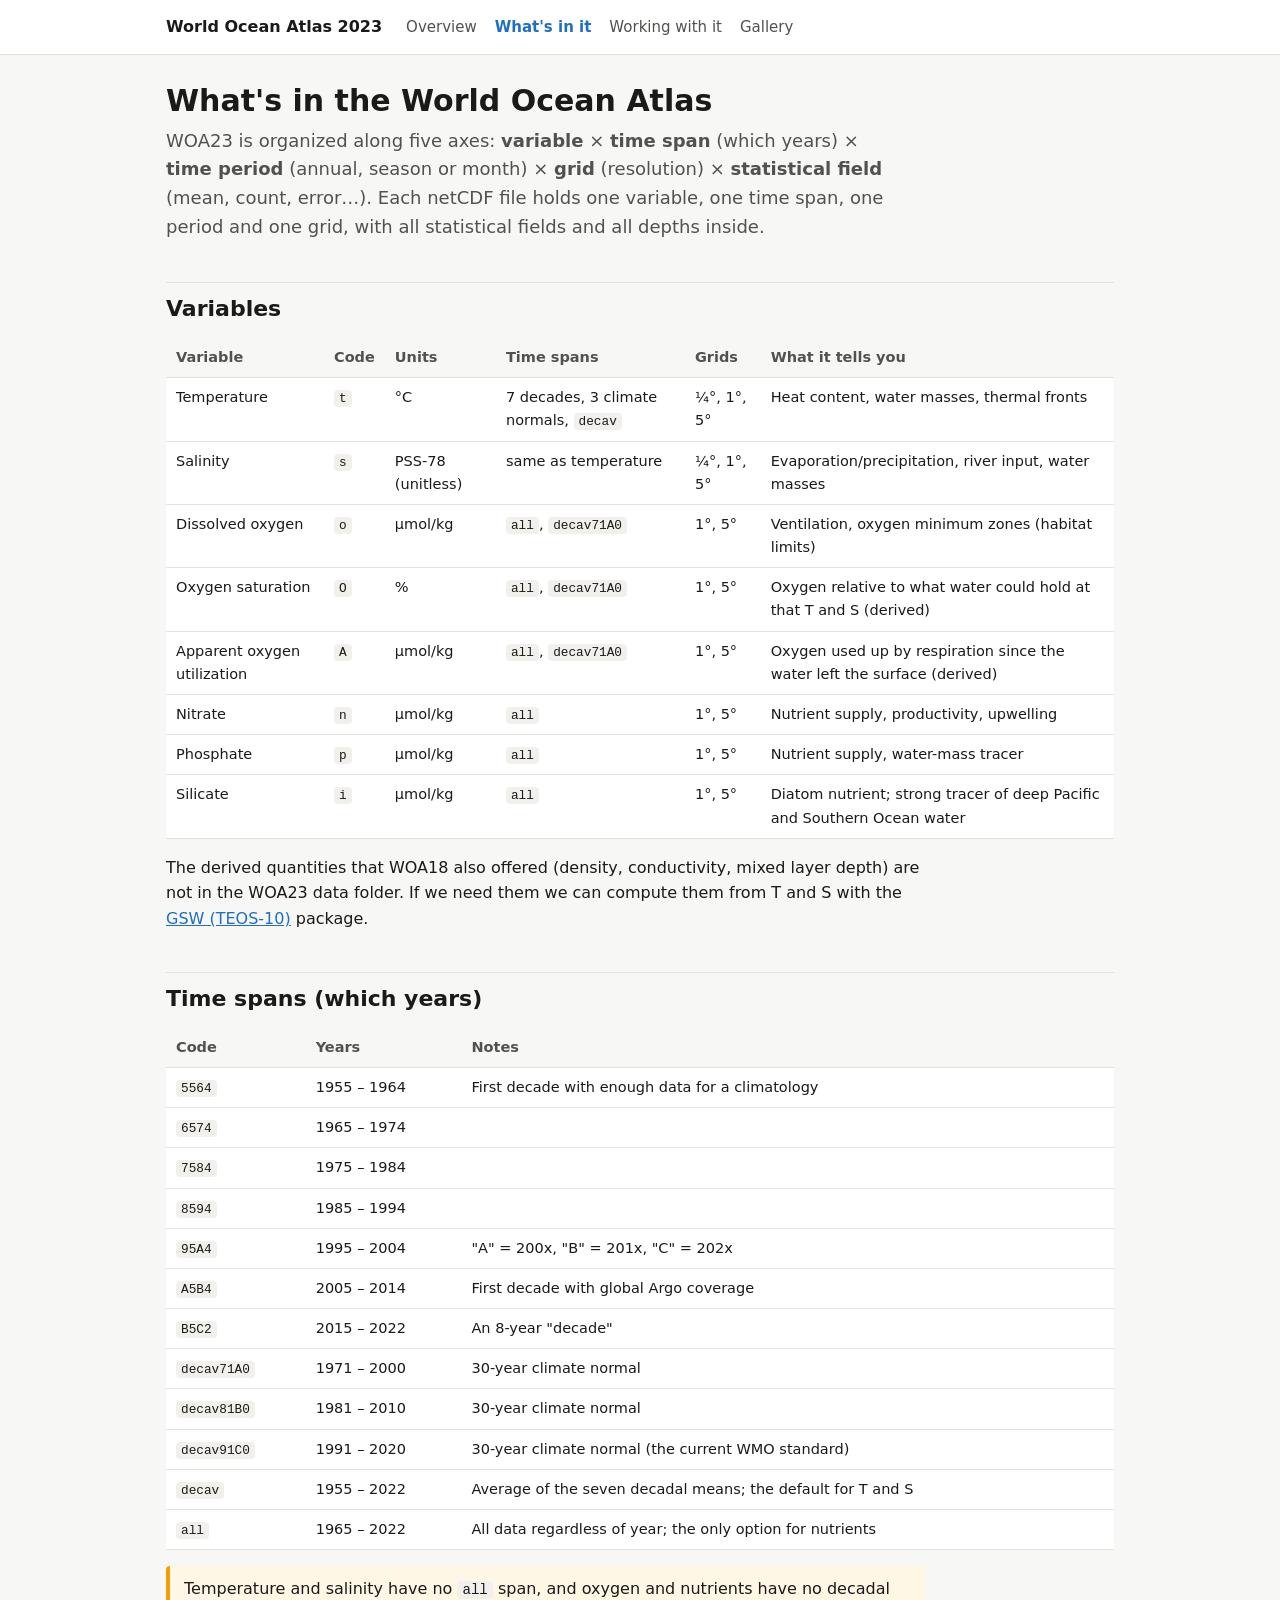
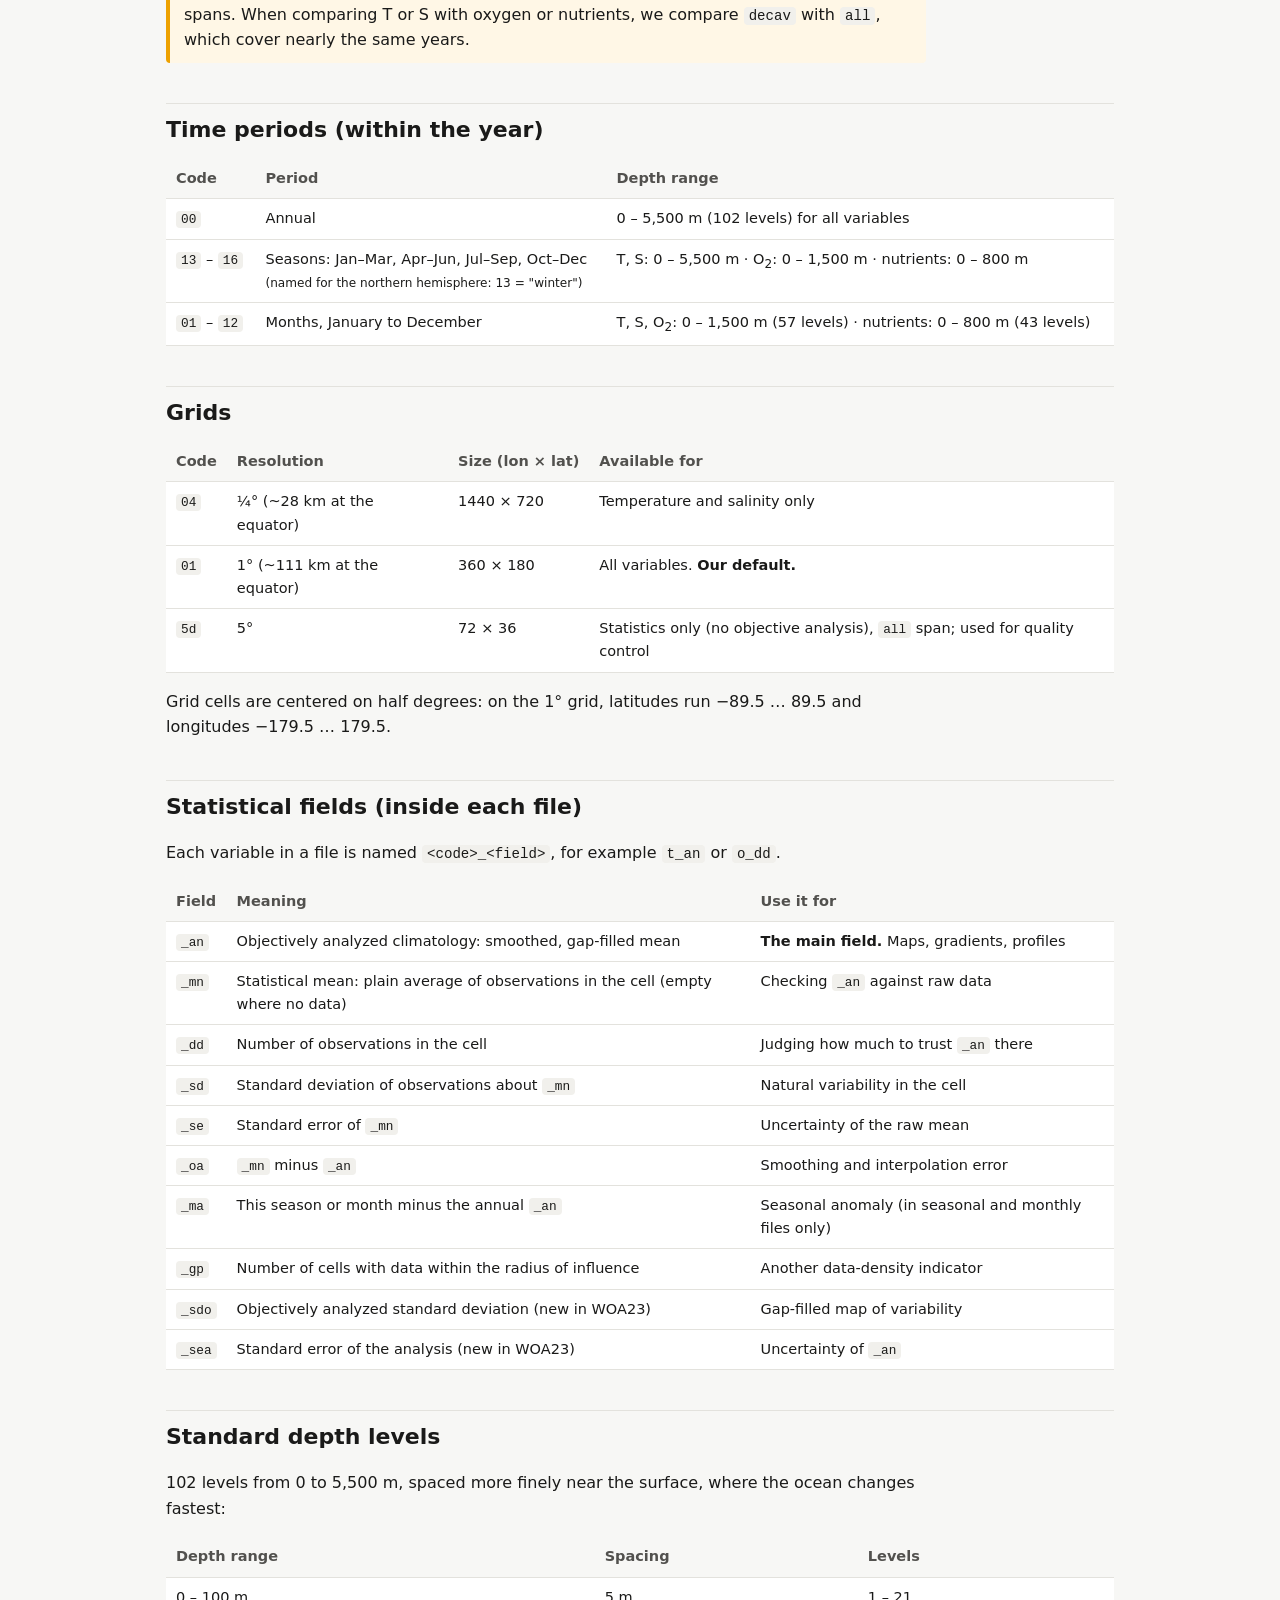
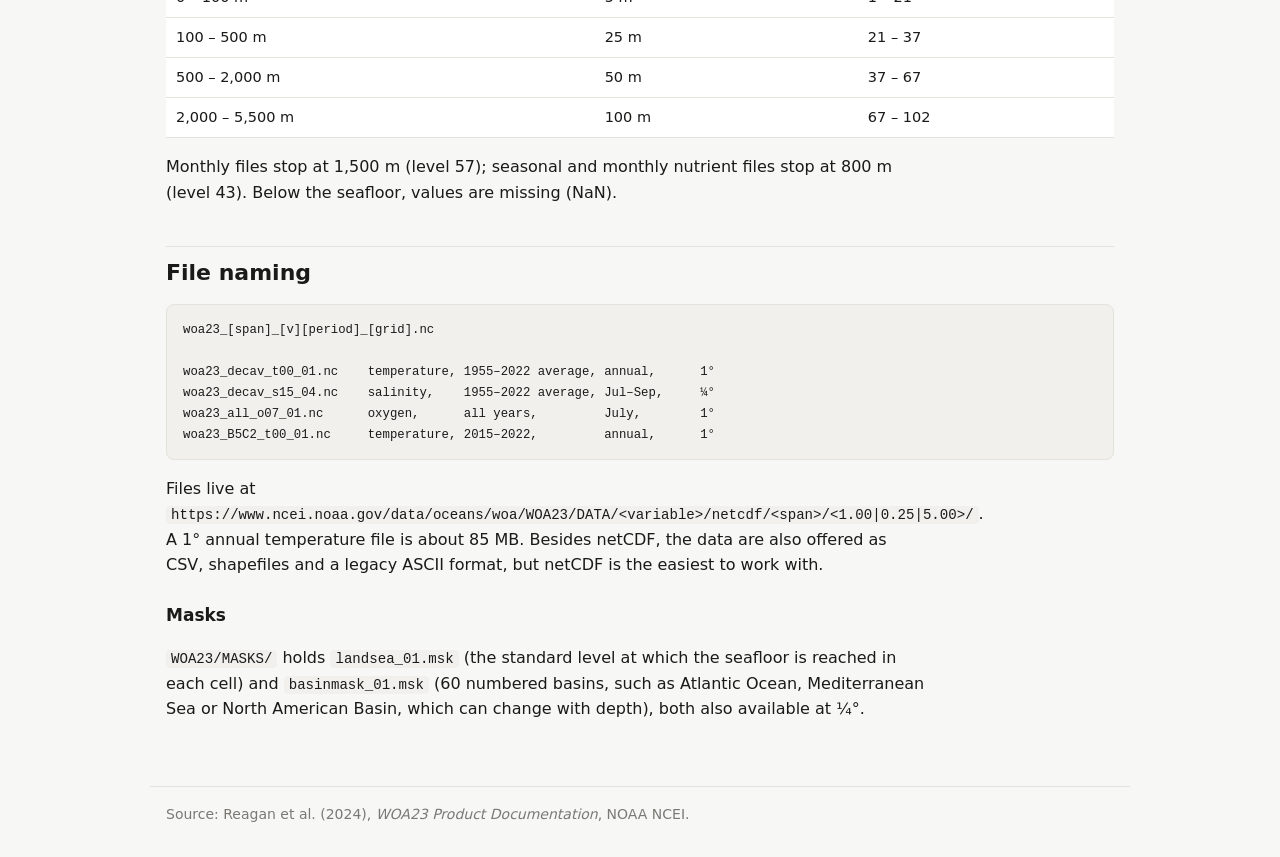
==== docs/worldoceanatlas/contents.html @ fb40ce57 "Add World Ocean Atlas 2023 overview docs, download helper and figures - docs/worldoceanatlas: overvi" ====
<!doctype html>
<html lang="en">
<head>
<meta charset="utf-8">
<meta name="viewport" content="width=device-width, initial-scale=1">
<title>WOA23 Contents</title>
<link rel="stylesheet" href="style.css">
</head>
<body>
<header class="site"><div class="inner">
  <a class="brand" href="index.html">World Ocean Atlas 2023</a>
  <nav>
    <a href="index.html">Overview</a>
    <a href="contents.html" aria-current="page">What's in it</a>
    <a href="working-with-woa.html">Working with it</a>
    <a href="gallery.html">Gallery</a>
  </nav>
</div></header>

<main>
  <h1>What's in the World Ocean Atlas</h1>
  <p class="lede">WOA23 is organized along five axes: <strong>variable</strong> × <strong>time span</strong>
  (which years) × <strong>time period</strong> (annual, season or month) × <strong>grid</strong>
  (resolution) × <strong>statistical field</strong> (mean, count, error…). Each netCDF file holds one
  variable, one time span, one period and one grid, with all statistical fields and all depths inside.</p>

  <h2>Variables</h2>
  <div class="table-wrap"><table>
    <thead><tr><th>Variable</th><th>Code</th><th>Units</th><th>Time spans</th><th>Grids</th><th>What it tells you</th></tr></thead>
    <tbody>
      <tr><td>Temperature</td><td><code>t</code></td><td>°C</td><td>7 decades, 3 climate normals, <code>decav</code></td><td>¼°, 1°, 5°</td><td>Heat content, water masses, thermal fronts</td></tr>
      <tr><td>Salinity</td><td><code>s</code></td><td>PSS-78 (unitless)</td><td>same as temperature</td><td>¼°, 1°, 5°</td><td>Evaporation/precipitation, river input, water masses</td></tr>
      <tr><td>Dissolved oxygen</td><td><code>o</code></td><td>µmol/kg</td><td><code>all</code>, <code>decav71A0</code></td><td>1°, 5°</td><td>Ventilation, oxygen minimum zones (habitat limits)</td></tr>
      <tr><td>Oxygen saturation</td><td><code>O</code></td><td>%</td><td><code>all</code>, <code>decav71A0</code></td><td>1°, 5°</td><td>Oxygen relative to what water could hold at that T and S (derived)</td></tr>
      <tr><td>Apparent oxygen utilization</td><td><code>A</code></td><td>µmol/kg</td><td><code>all</code>, <code>decav71A0</code></td><td>1°, 5°</td><td>Oxygen used up by respiration since the water left the surface (derived)</td></tr>
      <tr><td>Nitrate</td><td><code>n</code></td><td>µmol/kg</td><td><code>all</code></td><td>1°, 5°</td><td>Nutrient supply, productivity, upwelling</td></tr>
      <tr><td>Phosphate</td><td><code>p</code></td><td>µmol/kg</td><td><code>all</code></td><td>1°, 5°</td><td>Nutrient supply, water-mass tracer</td></tr>
      <tr><td>Silicate</td><td><code>i</code></td><td>µmol/kg</td><td><code>all</code></td><td>1°, 5°</td><td>Diatom nutrient; strong tracer of deep Pacific and Southern Ocean water</td></tr>
    </tbody>
  </table></div>
  <p>The derived quantities that WOA18 also offered (density, conductivity, mixed layer depth) are not
  in the WOA23 data folder. If we need them we can compute them from T and S with the
  <a href="https://teos-10.github.io/GSW-Python/">GSW (TEOS-10)</a> package.</p>

  <h2>Time spans (which years)</h2>
  <div class="table-wrap"><table>
    <thead><tr><th>Code</th><th>Years</th><th>Notes</th></tr></thead>
    <tbody>
      <tr><td><code>5564</code></td><td>1955 – 1964</td><td>First decade with enough data for a climatology</td></tr>
      <tr><td><code>6574</code></td><td>1965 – 1974</td><td></td></tr>
      <tr><td><code>7584</code></td><td>1975 – 1984</td><td></td></tr>
      <tr><td><code>8594</code></td><td>1985 – 1994</td><td></td></tr>
      <tr><td><code>95A4</code></td><td>1995 – 2004</td><td>"A" = 200x, "B" = 201x, "C" = 202x</td></tr>
      <tr><td><code>A5B4</code></td><td>2005 – 2014</td><td>First decade with global Argo coverage</td></tr>
      <tr><td><code>B5C2</code></td><td>2015 – 2022</td><td>An 8-year "decade"</td></tr>
      <tr><td><code>decav71A0</code></td><td>1971 – 2000</td><td>30-year climate normal</td></tr>
      <tr><td><code>decav81B0</code></td><td>1981 – 2010</td><td>30-year climate normal</td></tr>
      <tr><td><code>decav91C0</code></td><td>1991 – 2020</td><td>30-year climate normal (the current WMO standard)</td></tr>
      <tr><td><code>decav</code></td><td>1955 – 2022</td><td>Average of the seven decadal means; the default for T and S</td></tr>
      <tr><td><code>all</code></td><td>1965 – 2022</td><td>All data regardless of year; the only option for nutrients</td></tr>
    </tbody>
  </table></div>
  <div class="note">Temperature and salinity have no <code>all</code> span, and oxygen and nutrients have
  no decadal spans. When comparing T or S with oxygen or nutrients, we compare <code>decav</code> with
  <code>all</code>, which cover nearly the same years.</div>

  <h2>Time periods (within the year)</h2>
  <div class="table-wrap"><table>
    <thead><tr><th>Code</th><th>Period</th><th>Depth range</th></tr></thead>
    <tbody>
      <tr><td><code>00</code></td><td>Annual</td><td>0 – 5,500 m (102 levels) for all variables</td></tr>
      <tr><td><code>13</code> – <code>16</code></td><td>Seasons: Jan–Mar, Apr–Jun, Jul–Sep, Oct–Dec<br><small>(named for the northern hemisphere: 13 = "winter")</small></td><td>T, S: 0 – 5,500 m · O<sub>2</sub>: 0 – 1,500 m · nutrients: 0 – 800 m</td></tr>
      <tr><td><code>01</code> – <code>12</code></td><td>Months, January to December</td><td>T, S, O<sub>2</sub>: 0 – 1,500 m (57 levels) · nutrients: 0 – 800 m (43 levels)</td></tr>
    </tbody>
  </table></div>

  <h2>Grids</h2>
  <div class="table-wrap"><table>
    <thead><tr><th>Code</th><th>Resolution</th><th>Size (lon × lat)</th><th>Available for</th></tr></thead>
    <tbody>
      <tr><td><code>04</code></td><td>¼° (~28 km at the equator)</td><td>1440 × 720</td><td>Temperature and salinity only</td></tr>
      <tr><td><code>01</code></td><td>1° (~111 km at the equator)</td><td>360 × 180</td><td>All variables. <strong>Our default.</strong></td></tr>
      <tr><td><code>5d</code></td><td>5°</td><td>72 × 36</td><td>Statistics only (no objective analysis), <code>all</code> span; used for quality control</td></tr>
    </tbody>
  </table></div>
  <p>Grid cells are centered on half degrees: on the 1° grid, latitudes run −89.5 … 89.5 and
  longitudes −179.5 … 179.5.</p>

  <h2>Statistical fields (inside each file)</h2>
  <p>Each variable in a file is named <code>&lt;code&gt;_&lt;field&gt;</code>, for example <code>t_an</code> or <code>o_dd</code>.</p>
  <div class="table-wrap"><table>
    <thead><tr><th>Field</th><th>Meaning</th><th>Use it for</th></tr></thead>
    <tbody>
      <tr><td><code>_an</code></td><td>Objectively analyzed climatology: smoothed, gap-filled mean</td><td><strong>The main field.</strong> Maps, gradients, profiles</td></tr>
      <tr><td><code>_mn</code></td><td>Statistical mean: plain average of observations in the cell (empty where no data)</td><td>Checking <code>_an</code> against raw data</td></tr>
      <tr><td><code>_dd</code></td><td>Number of observations in the cell</td><td>Judging how much to trust <code>_an</code> there</td></tr>
      <tr><td><code>_sd</code></td><td>Standard deviation of observations about <code>_mn</code></td><td>Natural variability in the cell</td></tr>
      <tr><td><code>_se</code></td><td>Standard error of <code>_mn</code></td><td>Uncertainty of the raw mean</td></tr>
      <tr><td><code>_oa</code></td><td><code>_mn</code> minus <code>_an</code></td><td>Smoothing and interpolation error</td></tr>
      <tr><td><code>_ma</code></td><td>This season or month minus the annual <code>_an</code></td><td>Seasonal anomaly (in seasonal and monthly files only)</td></tr>
      <tr><td><code>_gp</code></td><td>Number of cells with data within the radius of influence</td><td>Another data-density indicator</td></tr>
      <tr><td><code>_sdo</code></td><td>Objectively analyzed standard deviation (new in WOA23)</td><td>Gap-filled map of variability</td></tr>
      <tr><td><code>_sea</code></td><td>Standard error of the analysis (new in WOA23)</td><td>Uncertainty of <code>_an</code></td></tr>
    </tbody>
  </table></div>

  <h2>Standard depth levels</h2>
  <p>102 levels from 0 to 5,500 m, spaced more finely near the surface, where the ocean changes fastest:</p>
  <div class="table-wrap"><table>
    <thead><tr><th>Depth range</th><th>Spacing</th><th>Levels</th></tr></thead>
    <tbody>
      <tr><td>0 – 100 m</td><td>5 m</td><td>1 – 21</td></tr>
      <tr><td>100 – 500 m</td><td>25 m</td><td>21 – 37</td></tr>
      <tr><td>500 – 2,000 m</td><td>50 m</td><td>37 – 67</td></tr>
      <tr><td>2,000 – 5,500 m</td><td>100 m</td><td>67 – 102</td></tr>
    </tbody>
  </table></div>
  <p>Monthly files stop at 1,500 m (level 57); seasonal and monthly nutrient files stop at 800 m (level 43).
  Below the seafloor, values are missing (NaN).</p>

  <h2>File naming</h2>
<pre><code>woa23_[span]_[v][period]_[grid].nc

woa23_decav_t00_01.nc    temperature, 1955–2022 average, annual,      1°
woa23_decav_s15_04.nc    salinity,    1955–2022 average, Jul–Sep,     ¼°
woa23_all_o07_01.nc      oxygen,      all years,         July,        1°
woa23_B5C2_t00_01.nc     temperature, 2015–2022,         annual,      1°</code></pre>
  <p>Files live at <code>https://www.ncei.noaa.gov/data/oceans/woa/WOA23/DATA/&lt;variable&gt;/netcdf/&lt;span&gt;/&lt;1.00|0.25|5.00&gt;/</code>.
  A 1° annual temperature file is about 85 MB. Besides netCDF, the data are also offered as CSV,
  shapefiles and a legacy ASCII format, but netCDF is the easiest to work with.</p>

  <h3>Masks</h3>
  <p><code>WOA23/MASKS/</code> holds <code>landsea_01.msk</code> (the standard level at which the seafloor
  is reached in each cell) and <code>basinmask_01.msk</code> (60 numbered basins, such as Atlantic Ocean, Mediterranean Sea
  or North American Basin, which can change with depth), both also available at ¼°.</p>
</main>
<footer>Source: Reagan et al. (2024), <em>WOA23 Product Documentation</em>, NOAA NCEI.</footer>
</body>
</html>
---- docs/worldoceanatlas/style.css ----
:root {
  color-scheme: light;
  --bg: #f7f7f5;
  --surface: #ffffff;
  --text: #1a1a19;
  --text-2: #52514e;
  --muted: #7a7974;
  --border: #e3e2dd;
  --accent: #1f6fc5;
  --accent-soft: #e8f0fa;
  --code-bg: #f1f0ec;
  --note-bg: #fff7e6;
  --note-border: #eda100;
}
@media (prefers-color-scheme: dark) {
  :root:not([data-theme="light"]) {
    color-scheme: dark;
    --bg: #141413;
    --surface: #1d1d1c;
    --text: #f0efec;
    --text-2: #c3c2b7;
    --muted: #8f8e88;
    --border: #353532;
    --accent: #6aa8ec;
    --accent-soft: #1f2a37;
    --code-bg: #262624;
    --note-bg: #2b2414;
    --note-border: #c98500;
  }
}

* { box-sizing: border-box; }
body {
  margin: 0;
  background: var(--bg);
  color: var(--text);
  font: 16px/1.6 system-ui, -apple-system, "Segoe UI", Roboto, sans-serif;
}
header.site {
  background: var(--surface);
  border-bottom: 1px solid var(--border);
}
header.site .inner, main, footer {
  max-width: 980px;
  margin: 0 auto;
  padding: 0 16px;
}
header.site .inner {
  display: flex;
  flex-wrap: wrap;
  gap: 4px 24px;
  align-items: baseline;
  padding-top: 14px;
  padding-bottom: 14px;
}
header.site .brand { font-weight: 650; color: var(--text); text-decoration: none; }
nav { display: flex; flex-wrap: wrap; gap: 4px 18px; }
nav a { color: var(--text-2); text-decoration: none; font-size: 15px; }
nav a:hover { color: var(--accent); }
nav a[aria-current="page"] { color: var(--accent); font-weight: 600; }

main { padding-top: 28px; padding-bottom: 48px; }
h1 { font-size: 30px; line-height: 1.2; margin: 0 0 8px; }
.lede { font-size: 18px; color: var(--text-2); margin: 0 0 28px; max-width: 720px; }
h2 { font-size: 22px; margin: 40px 0 10px; padding-top: 8px; border-top: 1px solid var(--border); }
h3 { font-size: 17px; margin: 24px 0 6px; }
p, li { max-width: 760px; }
a { color: var(--accent); }

code {
  font: 0.88em/1.4 ui-monospace, "Cascadia Code", Consolas, monospace;
  background: var(--code-bg);
  padding: 1px 5px;
  border-radius: 4px;
}
pre {
  background: var(--code-bg);
  border: 1px solid var(--border);
  border-radius: 8px;
  padding: 14px 16px;
  overflow-x: auto;
  font-size: 14px;
  line-height: 1.5;
}
pre code { background: none; padding: 0; }

.table-wrap { overflow-x: auto; margin: 12px 0 8px; }
table { border-collapse: collapse; width: 100%; font-size: 14.5px; background: var(--surface); }
th, td { text-align: left; padding: 8px 10px; border-bottom: 1px solid var(--border); vertical-align: top; }
th { color: var(--text-2); font-weight: 600; background: var(--bg); white-space: nowrap; }
td code { white-space: nowrap; }

.cards { display: grid; grid-template-columns: repeat(auto-fit, minmax(220px, 1fr)); gap: 14px; margin: 18px 0; }
.card {
  background: var(--surface);
  border: 1px solid var(--border);
  border-radius: 10px;
  padding: 16px;
  text-decoration: none;
  color: var(--text);
}
a.card:hover { border-color: var(--accent); }
.card h3 { margin: 0 0 4px; }
.card p { margin: 0; color: var(--text-2); font-size: 15px; }

.stats { display: grid; grid-template-columns: repeat(auto-fit, minmax(150px, 1fr)); gap: 12px; margin: 18px 0; }
.stat { background: var(--surface); border: 1px solid var(--border); border-radius: 10px; padding: 12px 14px; }
.stat .num { font-size: 26px; font-weight: 650; line-height: 1.2; }
.stat .lbl { color: var(--text-2); font-size: 14px; }

.note {
  background: var(--note-bg);
  border-left: 4px solid var(--note-border);
  padding: 10px 14px;
  border-radius: 4px;
  margin: 16px 0;
  max-width: 760px;
}

figure { margin: 22px 0 34px; }
figure img {
  display: block;
  width: 100%;
  height: auto;
  background: #fff;          /* figures are rendered on white */
  border: 1px solid var(--border);
  border-radius: 8px;
  padding: 6px;
}
figcaption { color: var(--text-2); font-size: 15px; margin-top: 8px; max-width: 760px; }
figcaption strong { color: var(--text); }

footer { color: var(--muted); font-size: 14px; padding-top: 16px; padding-bottom: 32px; border-top: 1px solid var(--border); }
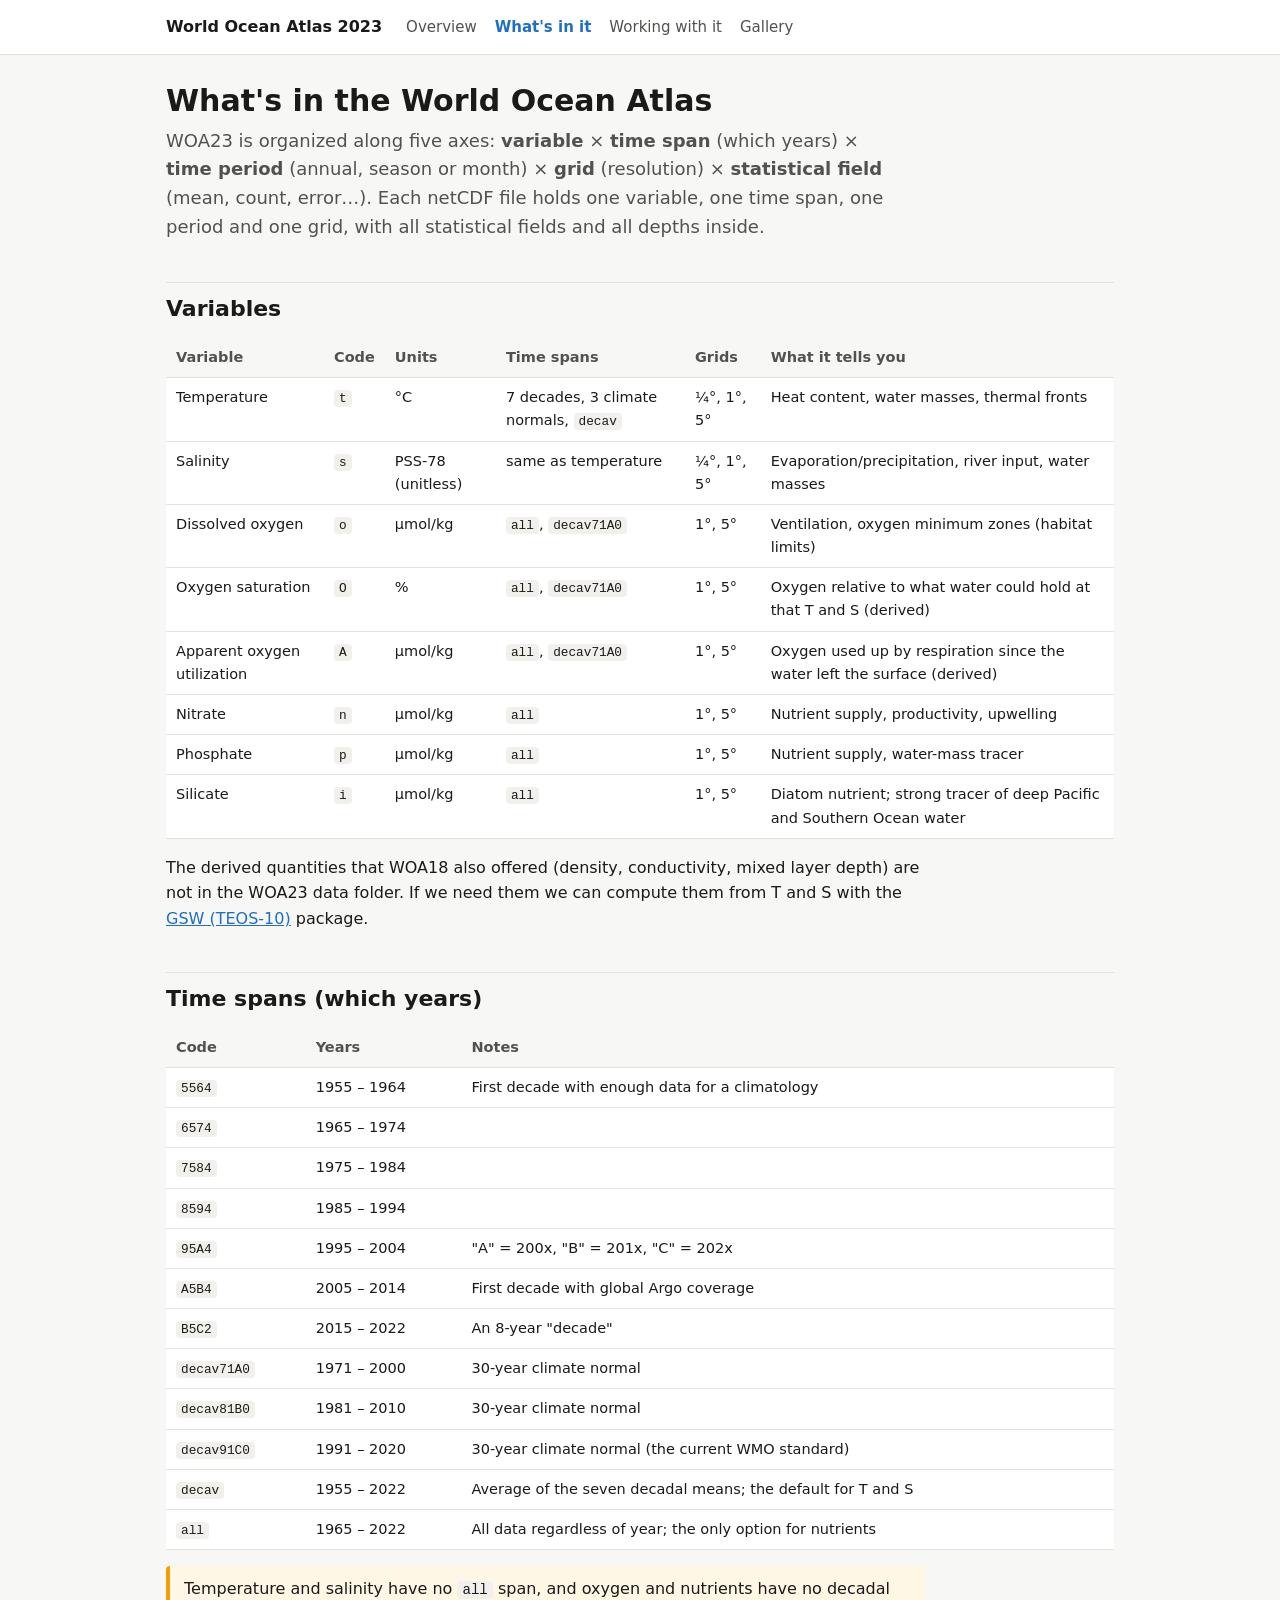
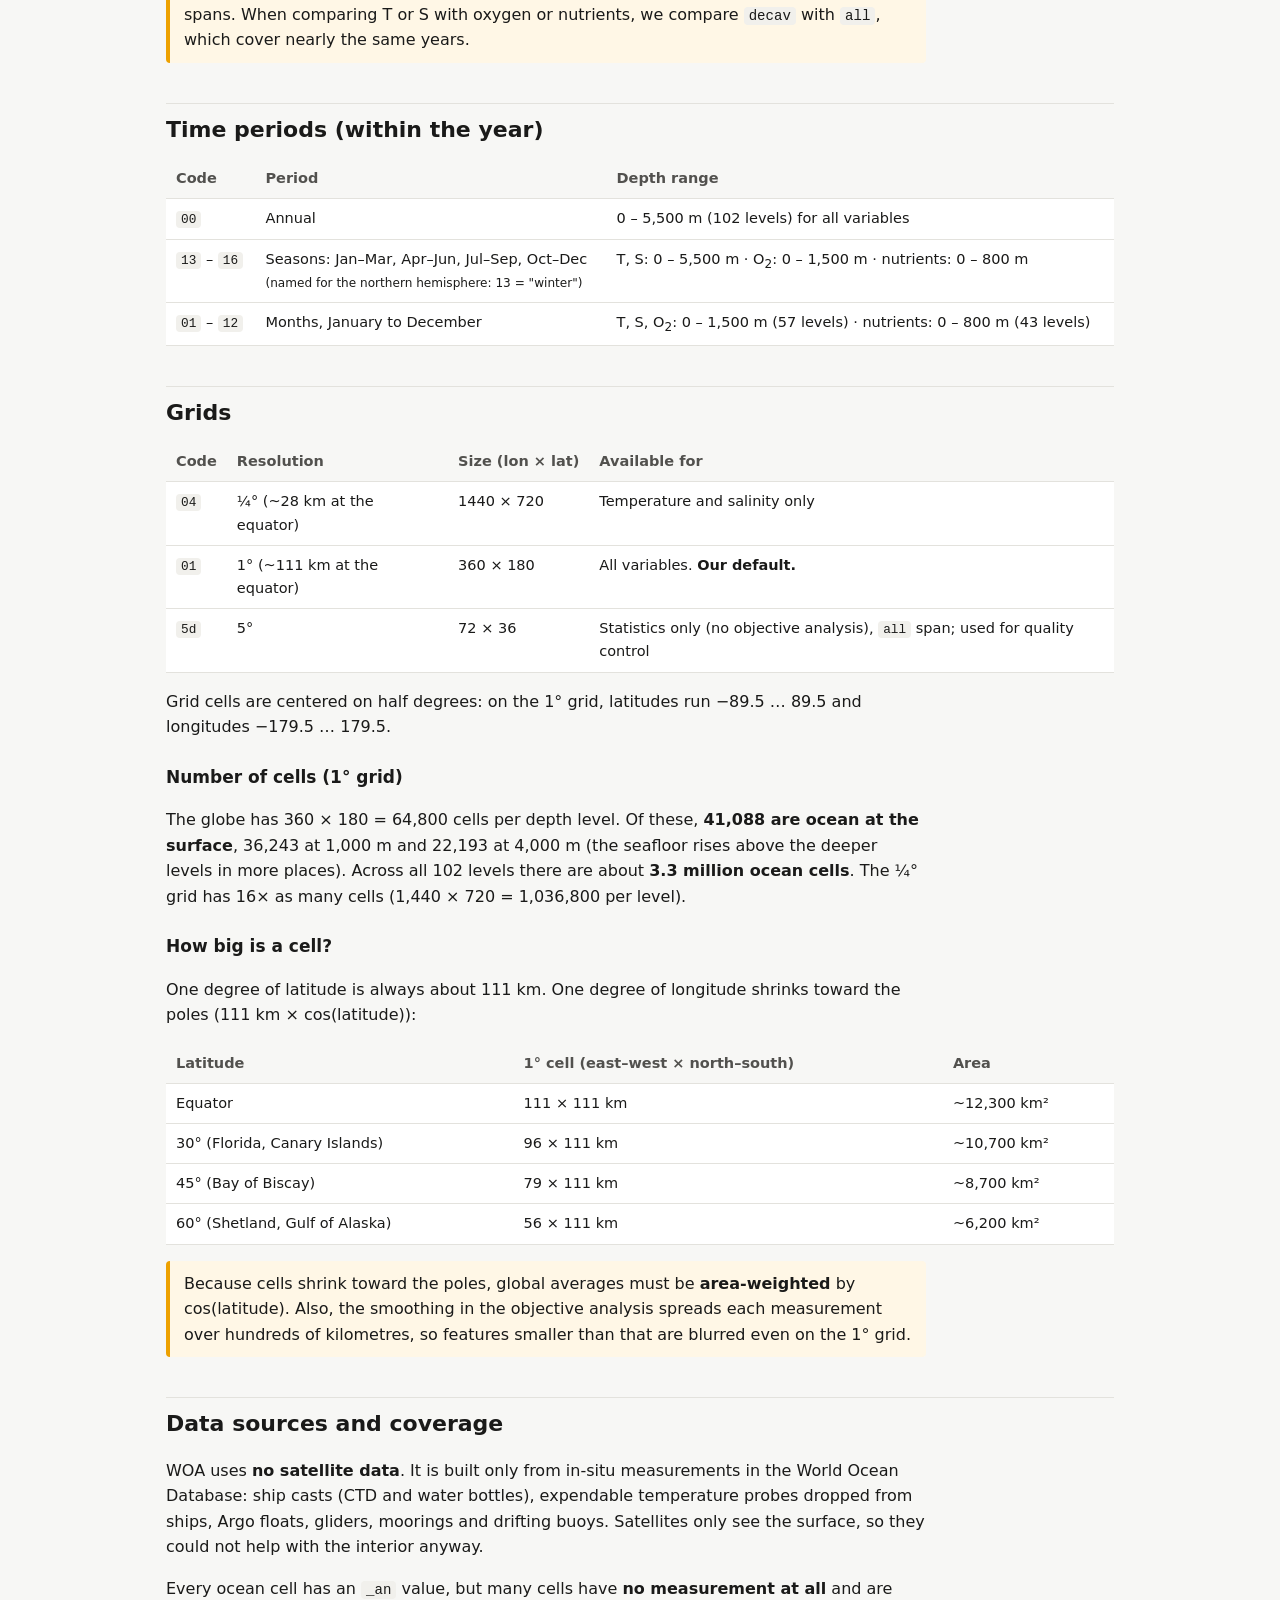
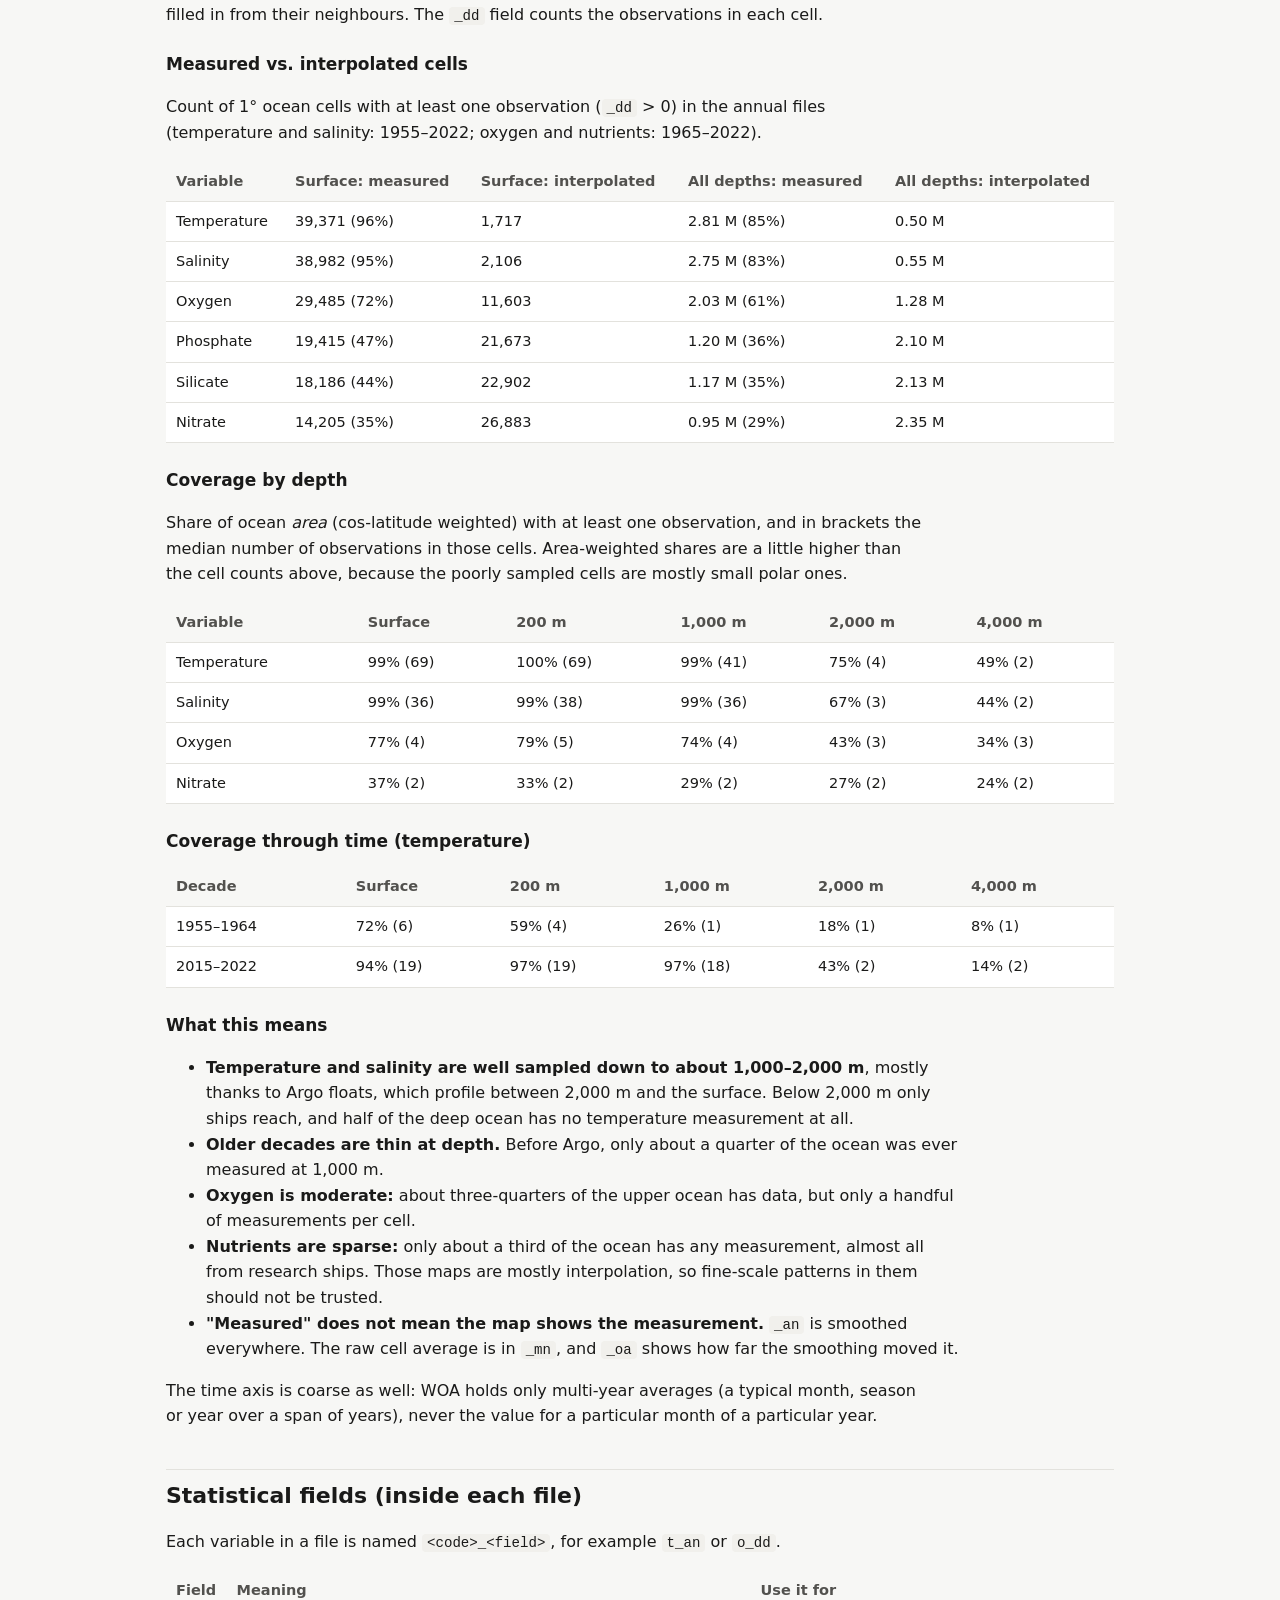
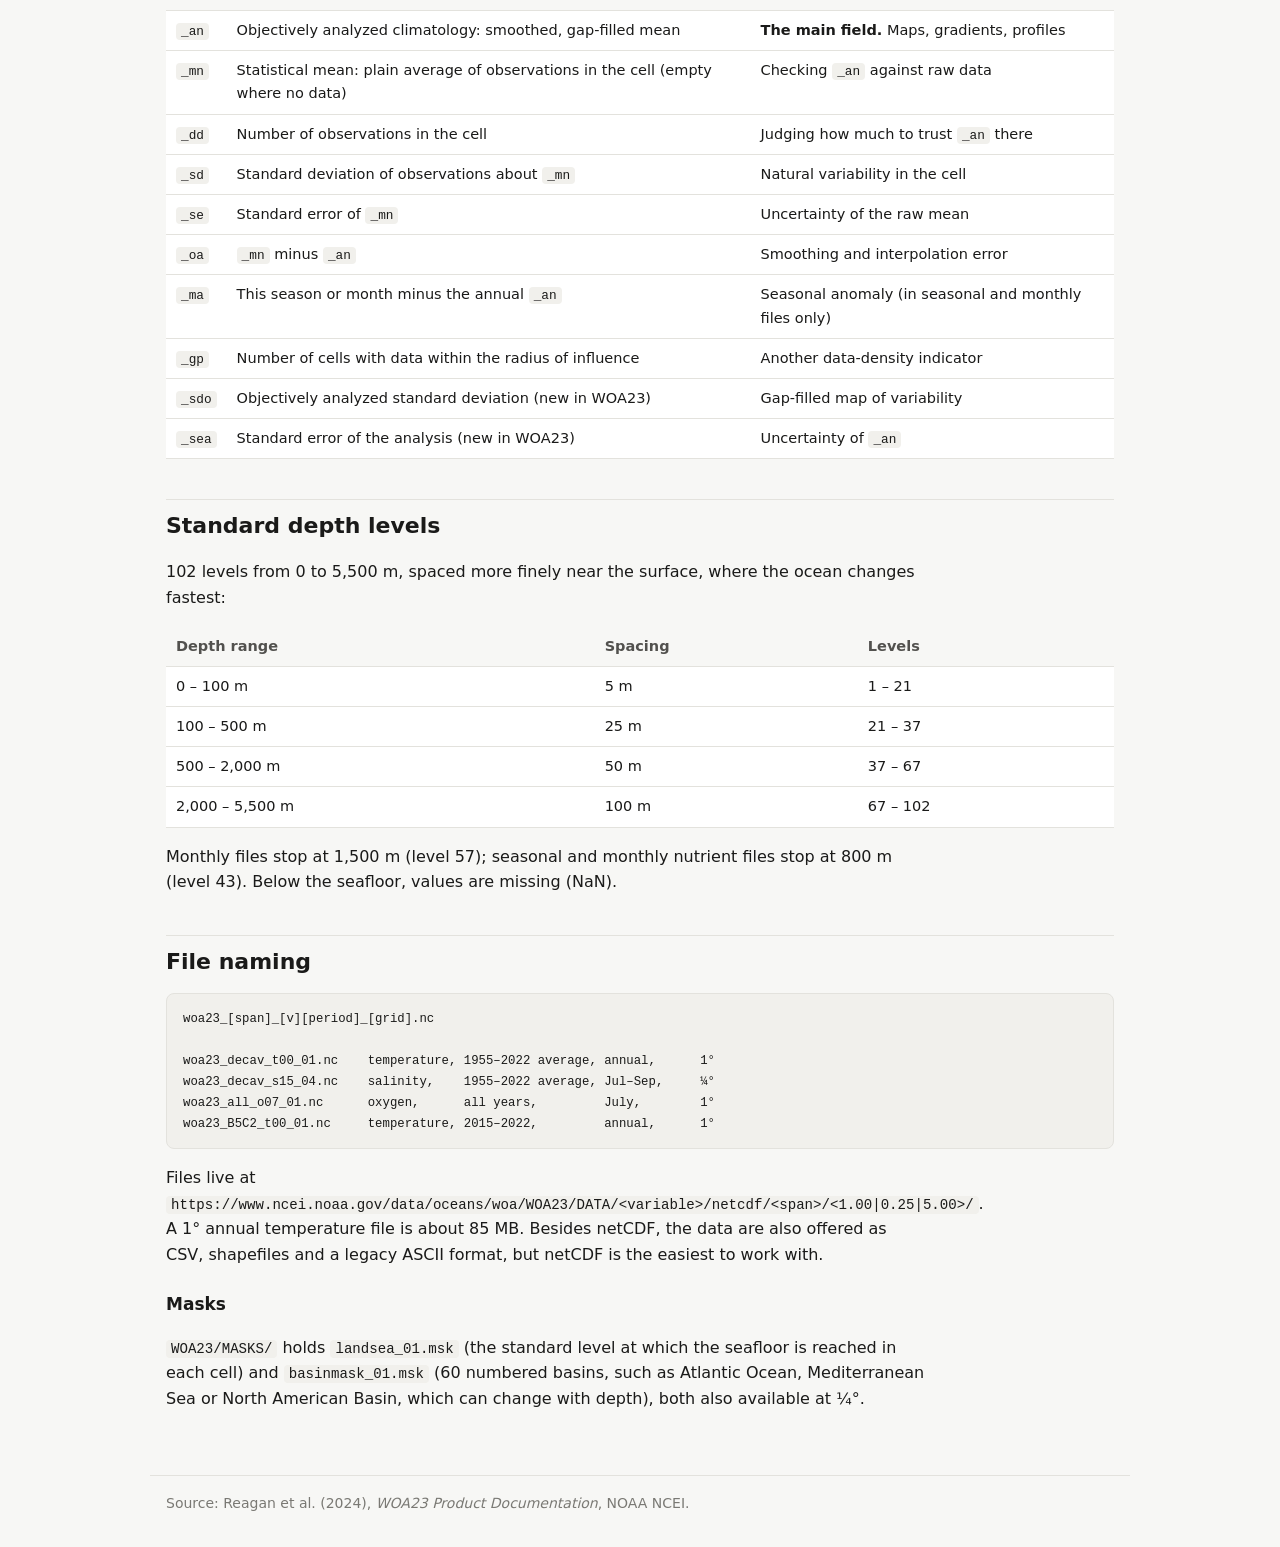
==== commit f0804d08: "Document WOA23 grid size, data sources and measured vs interpolated coverage Co-Authored-By: Claude " ====
--- a/docs/worldoceanatlas/contents.html
+++ b/docs/worldoceanatlas/contents.html
@@ -86,6 +86,89 @@
   <p>Grid cells are centered on half degrees: on the 1° grid, latitudes run −89.5 … 89.5 and
   longitudes −179.5 … 179.5.</p>
 
+  <h3>Number of cells (1° grid)</h3>
+  <p>The globe has 360 × 180 = 64,800 cells per depth level. Of these, <strong>41,088 are ocean at the
+  surface</strong>, 36,243 at 1,000 m and 22,193 at 4,000 m (the seafloor rises above the deeper levels in
+  more places). Across all 102 levels there are about <strong>3.3 million ocean cells</strong>.
+  The ¼° grid has 16× as many cells (1,440 × 720 = 1,036,800 per level).</p>
+
+  <h3>How big is a cell?</h3>
+  <p>One degree of latitude is always about 111 km. One degree of longitude shrinks toward the poles
+  (111 km × cos(latitude)):</p>
+  <div class="table-wrap"><table>
+    <thead><tr><th>Latitude</th><th>1° cell (east–west × north–south)</th><th>Area</th></tr></thead>
+    <tbody>
+      <tr><td>Equator</td><td>111 × 111 km</td><td>~12,300 km²</td></tr>
+      <tr><td>30° (Florida, Canary Islands)</td><td>96 × 111 km</td><td>~10,700 km²</td></tr>
+      <tr><td>45° (Bay of Biscay)</td><td>79 × 111 km</td><td>~8,700 km²</td></tr>
+      <tr><td>60° (Shetland, Gulf of Alaska)</td><td>56 × 111 km</td><td>~6,200 km²</td></tr>
+    </tbody>
+  </table></div>
+  <div class="note">Because cells shrink toward the poles, global averages must be <strong>area-weighted</strong>
+  by cos(latitude). Also, the smoothing in the objective analysis spreads each measurement over hundreds of
+  kilometres, so features smaller than that are blurred even on the 1° grid.</div>
+
+  <h2 id="coverage">Data sources and coverage</h2>
+  <p>WOA uses <strong>no satellite data</strong>. It is built only from in-situ measurements in the
+  World Ocean Database: ship casts (CTD and water bottles), expendable temperature probes dropped from
+  ships, Argo floats, gliders, moorings and drifting buoys. Satellites only see the surface, so they could
+  not help with the interior anyway.</p>
+  <p>Every ocean cell has an <code>_an</code> value, but many cells have <strong>no measurement at all</strong>
+  and are filled in from their neighbours. The <code>_dd</code> field counts the observations in each cell.</p>
+
+  <h3>Measured vs. interpolated cells</h3>
+  <p>Count of 1° ocean cells with at least one observation (<code>_dd</code> &gt; 0) in the annual files
+  (temperature and salinity: 1955–2022; oxygen and nutrients: 1965–2022).</p>
+  <div class="table-wrap"><table>
+    <thead><tr><th>Variable</th><th>Surface: measured</th><th>Surface: interpolated</th><th>All depths: measured</th><th>All depths: interpolated</th></tr></thead>
+    <tbody>
+      <tr><td>Temperature</td><td>39,371 (96%)</td><td>1,717</td><td>2.81 M (85%)</td><td>0.50 M</td></tr>
+      <tr><td>Salinity</td><td>38,982 (95%)</td><td>2,106</td><td>2.75 M (83%)</td><td>0.55 M</td></tr>
+      <tr><td>Oxygen</td><td>29,485 (72%)</td><td>11,603</td><td>2.03 M (61%)</td><td>1.28 M</td></tr>
+      <tr><td>Phosphate</td><td>19,415 (47%)</td><td>21,673</td><td>1.20 M (36%)</td><td>2.10 M</td></tr>
+      <tr><td>Silicate</td><td>18,186 (44%)</td><td>22,902</td><td>1.17 M (35%)</td><td>2.13 M</td></tr>
+      <tr><td>Nitrate</td><td>14,205 (35%)</td><td>26,883</td><td>0.95 M (29%)</td><td>2.35 M</td></tr>
+    </tbody>
+  </table></div>
+
+  <h3>Coverage by depth</h3>
+  <p>Share of ocean <em>area</em> (cos-latitude weighted) with at least one observation, and in brackets the median
+  number of observations in those cells. Area-weighted shares are a little higher than the cell counts above,
+  because the poorly sampled cells are mostly small polar ones.</p>
+  <div class="table-wrap"><table>
+    <thead><tr><th>Variable</th><th>Surface</th><th>200 m</th><th>1,000 m</th><th>2,000 m</th><th>4,000 m</th></tr></thead>
+    <tbody>
+      <tr><td>Temperature</td><td>99% (69)</td><td>100% (69)</td><td>99% (41)</td><td>75% (4)</td><td>49% (2)</td></tr>
+      <tr><td>Salinity</td><td>99% (36)</td><td>99% (38)</td><td>99% (36)</td><td>67% (3)</td><td>44% (2)</td></tr>
+      <tr><td>Oxygen</td><td>77% (4)</td><td>79% (5)</td><td>74% (4)</td><td>43% (3)</td><td>34% (3)</td></tr>
+      <tr><td>Nitrate</td><td>37% (2)</td><td>33% (2)</td><td>29% (2)</td><td>27% (2)</td><td>24% (2)</td></tr>
+    </tbody>
+  </table></div>
+
+  <h3>Coverage through time (temperature)</h3>
+  <div class="table-wrap"><table>
+    <thead><tr><th>Decade</th><th>Surface</th><th>200 m</th><th>1,000 m</th><th>2,000 m</th><th>4,000 m</th></tr></thead>
+    <tbody>
+      <tr><td>1955–1964</td><td>72% (6)</td><td>59% (4)</td><td>26% (1)</td><td>18% (1)</td><td>8% (1)</td></tr>
+      <tr><td>2015–2022</td><td>94% (19)</td><td>97% (19)</td><td>97% (18)</td><td>43% (2)</td><td>14% (2)</td></tr>
+    </tbody>
+  </table></div>
+
+  <h3>What this means</h3>
+  <ul>
+    <li><strong>Temperature and salinity are well sampled down to about 1,000–2,000 m</strong>, mostly thanks to
+      Argo floats, which profile between 2,000 m and the surface. Below 2,000 m only ships reach, and half of the
+      deep ocean has no temperature measurement at all.</li>
+    <li><strong>Older decades are thin at depth.</strong> Before Argo, only about a quarter of the ocean was ever measured at 1,000 m.</li>
+    <li><strong>Oxygen is moderate:</strong> about three-quarters of the upper ocean has data, but only a handful of measurements per cell.</li>
+    <li><strong>Nutrients are sparse:</strong> only about a third of the ocean has any measurement, almost all from research
+      ships. Those maps are mostly interpolation, so fine-scale patterns in them should not be trusted.</li>
+    <li><strong>"Measured" does not mean the map shows the measurement.</strong> <code>_an</code> is smoothed everywhere.
+      The raw cell average is in <code>_mn</code>, and <code>_oa</code> shows how far the smoothing moved it.</li>
+  </ul>
+  <p>The time axis is coarse as well: WOA holds only multi-year averages (a typical month, season or year over a span of
+  years), never the value for a particular month of a particular year.</p>
+
   <h2>Statistical fields (inside each file)</h2>
   <p>Each variable in a file is named <code>&lt;code&gt;_&lt;field&gt;</code>, for example <code>t_an</code> or <code>o_dd</code>.</p>
   <div class="table-wrap"><table>
